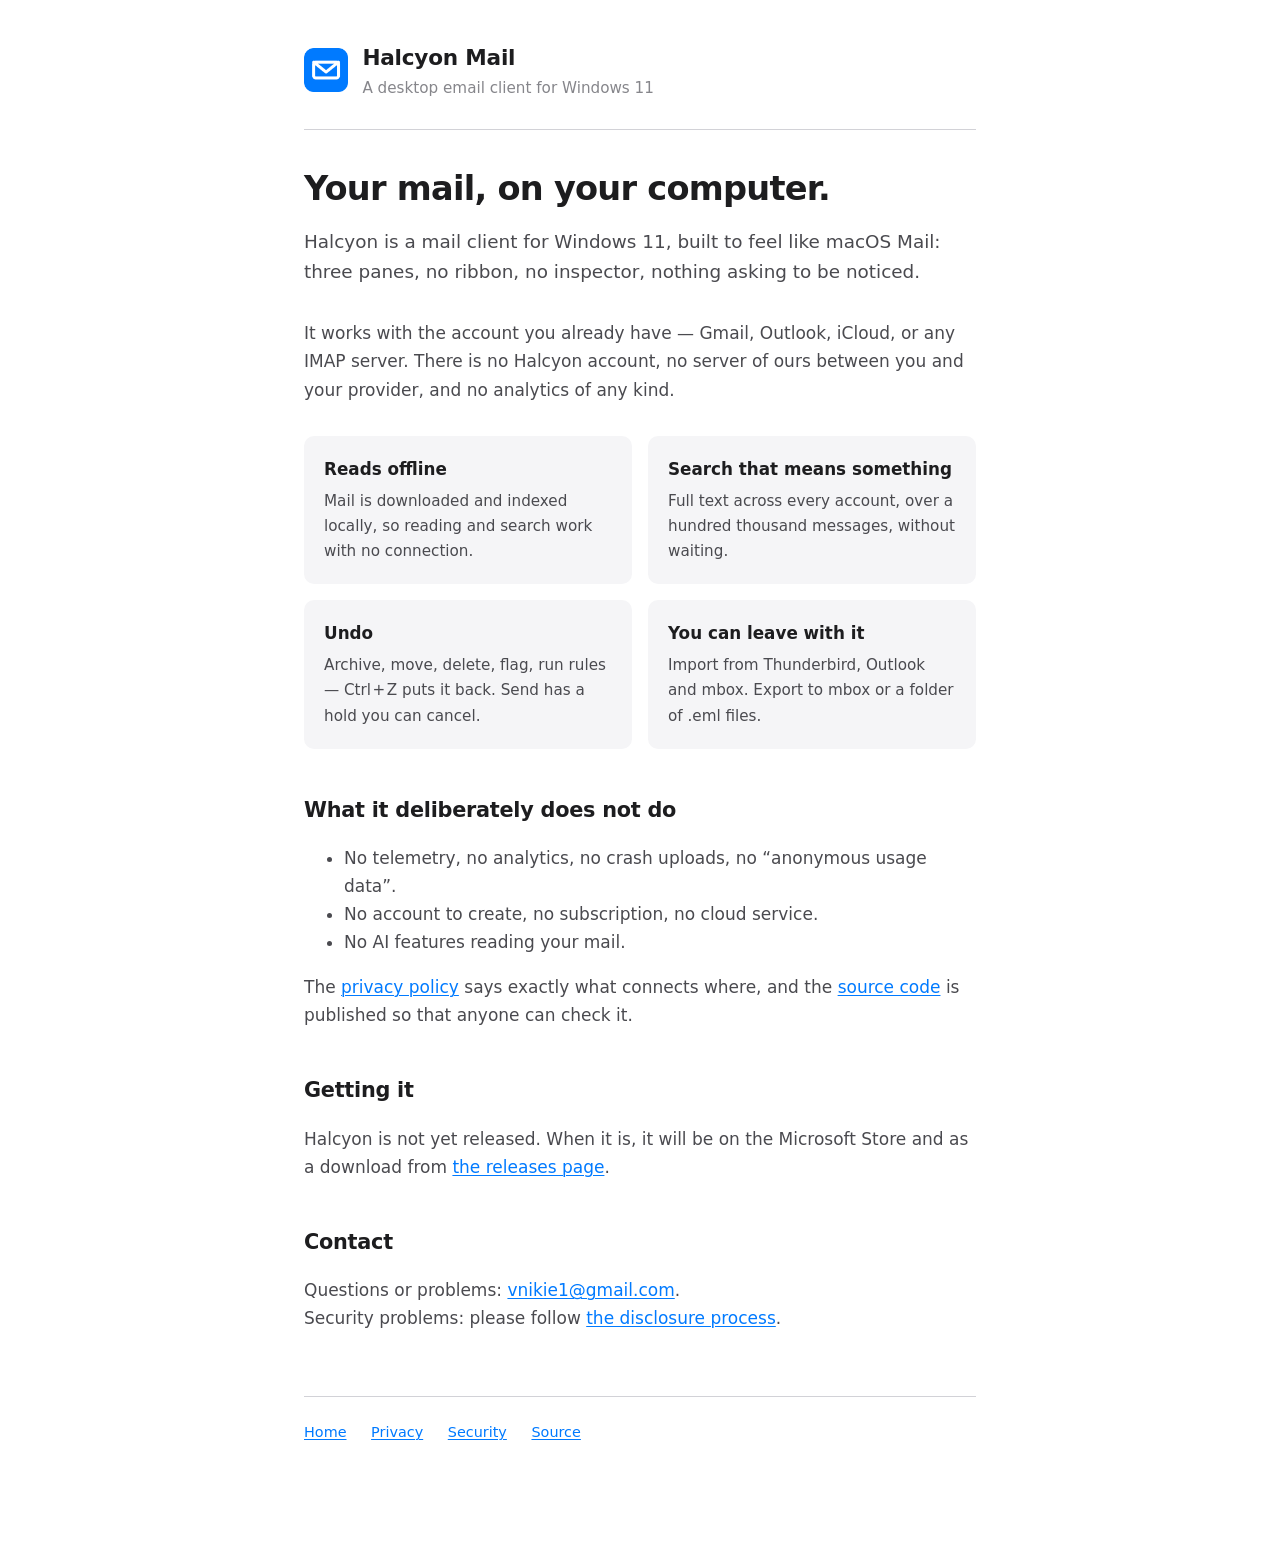
==== index.html @ 011f33ec "The privacy policy and security contact, as pages The Microsoft Store will not accept a submission w" ====
<!doctype html>
<html lang="en-GB">
  <head>
    <meta charset="utf-8" />
    <meta name="viewport" content="width=device-width, initial-scale=1" />
    <title>Halcyon Mail — a desktop email client for Windows 11</title>
    <meta
      name="description"
      content="A desktop email client for Windows 11 that keeps your mail on your computer. No account, no adverts, no telemetry."
    />
    <link rel="icon" href="icon.png" />
    <link rel="stylesheet" href="style.css" />
  </head>
  <body>
    <div class="wrap">
      <header>
        <img src="icon.png" alt="" />
        <div>
          <div class="name">Halcyon Mail</div>
          <div class="tag">A desktop email client for Windows 11</div>
        </div>
      </header>

      <h1>Your mail, on your computer.</h1>

      <p class="lede">
        Halcyon is a mail client for Windows 11, built to feel like macOS Mail: three panes, no
        ribbon, no inspector, nothing asking to be noticed.
      </p>

      <p>
        It works with the account you already have &mdash; Gmail, Outlook, iCloud, or any IMAP
        server. There is no Halcyon account, no server of ours between you and your provider, and no
        analytics of any kind.
      </p>

      <div class="cards">
        <div class="card">
          <h3>Reads offline</h3>
          <p>
            Mail is downloaded and indexed locally, so reading and search work with no connection.
          </p>
        </div>
        <div class="card">
          <h3>Search that means something</h3>
          <p>
            Full text across every account, over a hundred thousand messages, without waiting.
          </p>
        </div>
        <div class="card">
          <h3>Undo</h3>
          <p>
            Archive, move, delete, flag, run rules &mdash; Ctrl&#8202;+&#8202;Z puts it back. Send
            has a hold you can cancel.
          </p>
        </div>
        <div class="card">
          <h3>You can leave with it</h3>
          <p>
            Import from Thunderbird, Outlook and mbox. Export to mbox or a folder of .eml files.
          </p>
        </div>
      </div>

      <h2>What it deliberately does not do</h2>

      <ul>
        <li>No telemetry, no analytics, no crash uploads, no &ldquo;anonymous usage data&rdquo;.</li>
        <li>No account to create, no subscription, no cloud service.</li>
        <li>No AI features reading your mail.</li>
      </ul>

      <p>
        The <a href="privacy.html">privacy policy</a> says exactly what connects where, and the
        <a href="https://github.com/vnikie1/MailBox">source code</a> is published so that anyone can
        check it.
      </p>

      <h2>Getting it</h2>

      <p>
        Halcyon is not yet released. When it is, it will be on the Microsoft Store and as a download
        from <a href="https://github.com/vnikie1/MailBox/releases">the releases page</a>.
      </p>

      <h2>Contact</h2>

      <p>
        Questions or problems: <a href="mailto:vnikie1@gmail.com">vnikie1@gmail.com</a>.<br />
        Security problems: please follow <a href="security.html">the disclosure process</a>.
      </p>

      <footer>
        <a href="./">Home</a>
        <a href="privacy.html">Privacy</a>
        <a href="security.html">Security</a>
        <a href="https://github.com/vnikie1/MailBox">Source</a>
      </footer>
    </div>
  </body>
</html>
---- style.css ----
/* Halcyon Mail — the small site behind the app's required links.
 *
 * One stylesheet, no framework, no fonts to download, no scripts at all. The Microsoft Store
 * requires a privacy policy at a live URL, and a page that has to load three third-party things
 * before it renders is a page that eventually 404s during certification.
 */

:root {
  --accent: #007aff;
  --ink: #1d1d1f;
  --ink-2: #4a4a4f;
  --ink-3: #86868b;
  --bg: #ffffff;
  --bg-2: #f5f5f7;
  --rule: #d2d2d7;
  --measure: 42rem;
}

@media (prefers-color-scheme: dark) {
  :root {
    --accent: #0a84ff;
    --ink: #f5f5f7;
    --ink-2: #c7c7cc;
    --ink-3: #8e8e93;
    --bg: #161618;
    --bg-2: #1f1f22;
    --rule: #38383c;
  }
}

* {
  box-sizing: border-box;
}

body {
  margin: 0;
  padding: 0 1.5rem 6rem;
  color: var(--ink);
  background: var(--bg);
  font-family:
    -apple-system, BlinkMacSystemFont, 'Segoe UI Variable Text', 'Segoe UI', system-ui, sans-serif;
  font-size: 17px;
  line-height: 1.65;
  -webkit-font-smoothing: antialiased;
}

.wrap {
  max-width: var(--measure);
  margin: 0 auto;
}

header {
  display: flex;
  gap: 0.9rem;
  align-items: center;
  padding: 2.5rem 0 1.75rem;
  margin-bottom: 2.5rem;
  border-bottom: 1px solid var(--rule);
}

header img {
  width: 44px;
  height: 44px;
}

header .name {
  font-size: 1.35rem;
  font-weight: 600;
  letter-spacing: -0.01em;
}

header .tag {
  color: var(--ink-3);
  font-size: 0.95rem;
}

h1 {
  margin: 0 0 0.5rem;
  font-size: 2.1rem;
  font-weight: 650;
  line-height: 1.15;
  letter-spacing: -0.022em;
}

h2 {
  margin: 2.75rem 0 0.75rem;
  font-size: 1.3rem;
  font-weight: 600;
  letter-spacing: -0.012em;
}

h3 {
  margin: 2rem 0 0.5rem;
  font-size: 1.05rem;
  font-weight: 600;
}

.lede {
  margin-bottom: 2rem;
  color: var(--ink-2);
  font-size: 1.15rem;
}

.stamp {
  margin: 0 0 2.5rem;
  color: var(--ink-3);
  font-size: 0.9rem;
}

p,
li {
  color: var(--ink-2);
}

strong {
  color: var(--ink);
  font-weight: 600;
}

a {
  color: var(--accent);
  text-decoration-thickness: 1px;
  text-underline-offset: 2px;
}

/* The one thing a reader should be able to find in five seconds. */
.headline {
  padding: 1.25rem 1.4rem;
  margin: 2rem 0;
  background: var(--bg-2);
  border-left: 3px solid var(--accent);
  border-radius: 0 8px 8px 0;
}

.headline p {
  margin: 0;
  color: var(--ink);
}

table {
  width: 100%;
  margin: 1.25rem 0 2rem;
  border-collapse: collapse;
  font-size: 0.95rem;
}

th,
td {
  padding: 0.6rem 0.8rem 0.6rem 0;
  color: var(--ink-2);
  text-align: left;
  vertical-align: top;
  border-bottom: 1px solid var(--rule);
}

th {
  color: var(--ink);
  font-weight: 600;
}

code {
  padding: 0.1em 0.35em;
  font-family: ui-monospace, 'Cascadia Mono', Consolas, monospace;
  font-size: 0.88em;
  background: var(--bg-2);
  border-radius: 4px;
}

/* Wide content must scroll inside itself rather than pushing the page sideways on a phone. */
.scroll {
  overflow-x: auto;
}

footer {
  padding-top: 1.5rem;
  margin-top: 4rem;
  color: var(--ink-3);
  font-size: 0.9rem;
  border-top: 1px solid var(--rule);
}

footer a {
  margin-right: 1.25rem;
}

.cards {
  display: grid;
  grid-template-columns: repeat(auto-fit, minmax(15rem, 1fr));
  gap: 1rem;
  margin: 2rem 0;
}

.card {
  padding: 1.25rem;
  background: var(--bg-2);
  border-radius: 10px;
}

.card h3 {
  margin: 0 0 0.35rem;
}

.card p {
  margin: 0;
  font-size: 0.95rem;
}
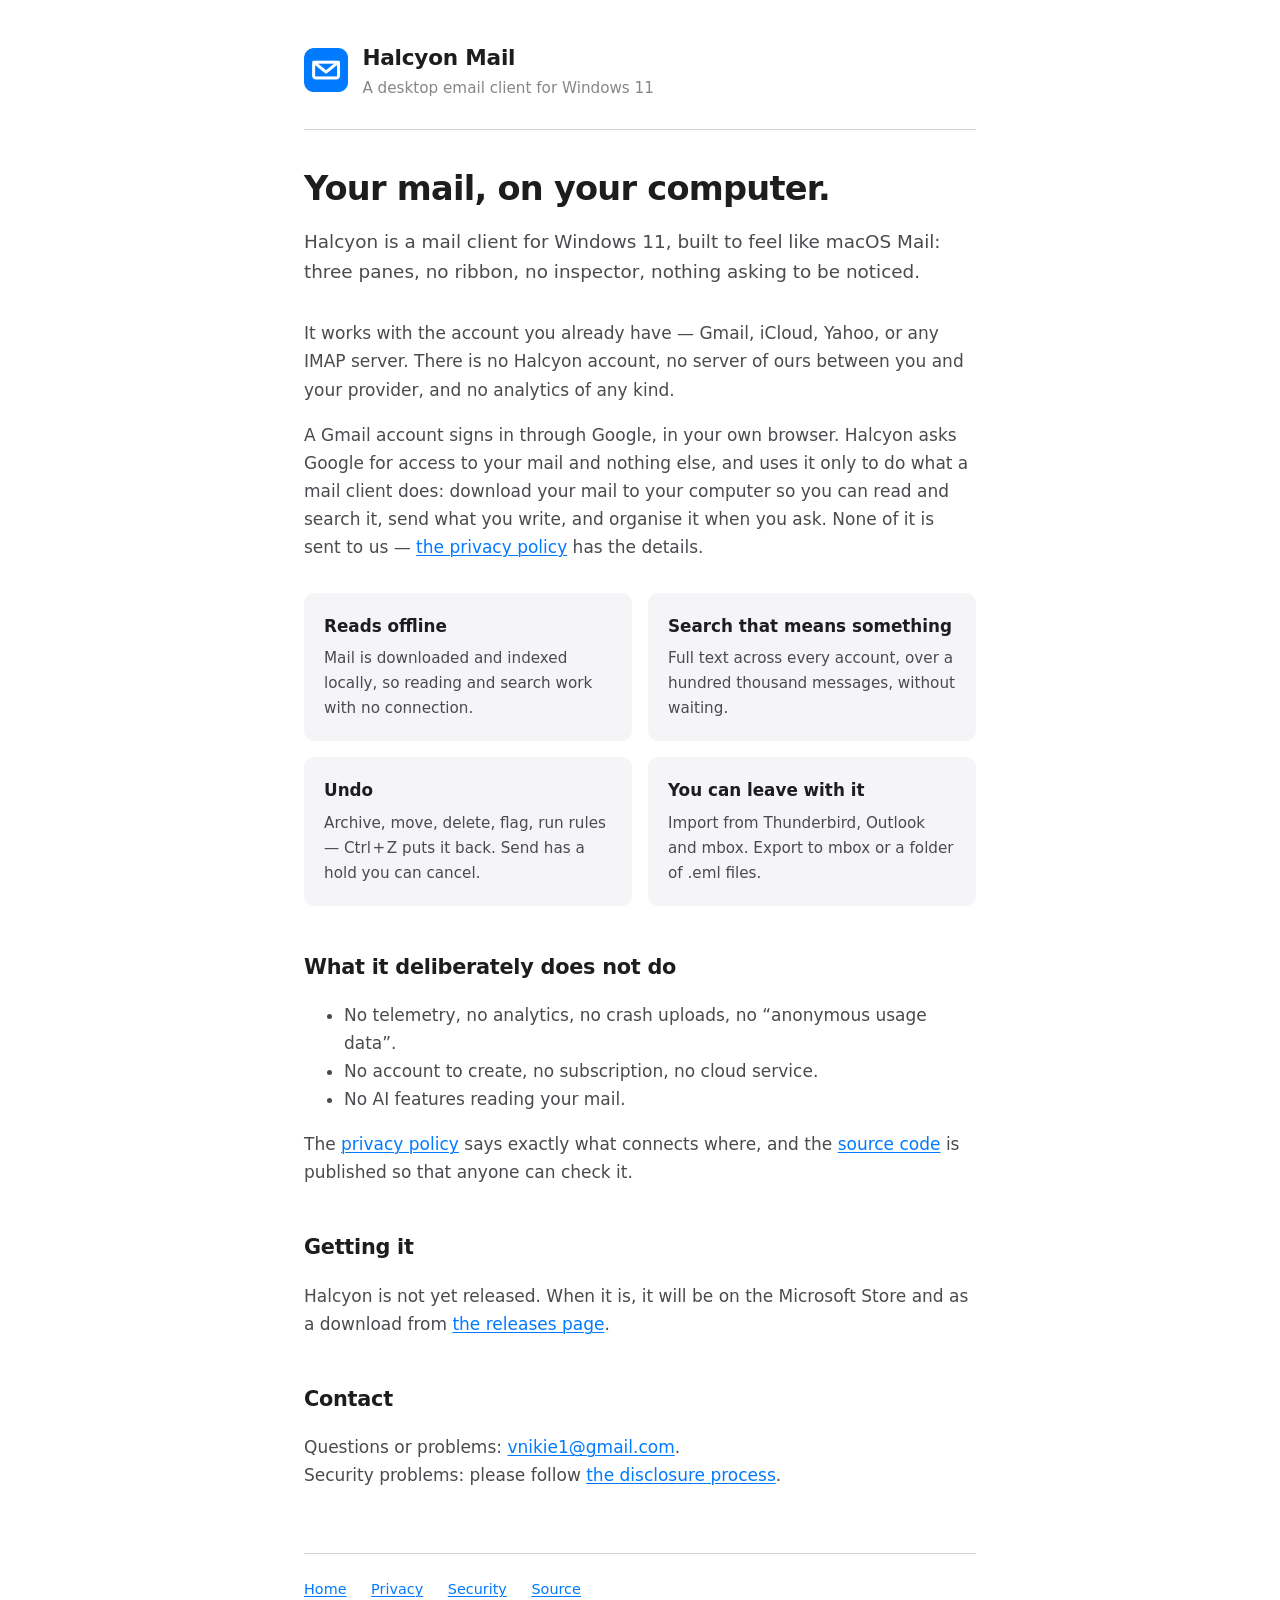
==== commit 768f4a37: "Privacy policy 1.2 and the homepage: what Halcyon does with Google data Google verifies an app that " ====
--- a/index.html
+++ b/index.html
@@ -29,9 +29,17 @@
       </p>
 
       <p>
-        It works with the account you already have &mdash; Gmail, Outlook, iCloud, or any IMAP
+        It works with the account you already have &mdash; Gmail, iCloud, Yahoo, or any IMAP
         server. There is no Halcyon account, no server of ours between you and your provider, and no
         analytics of any kind.
+      </p>
+
+      <p>
+        A Gmail account signs in through Google, in your own browser. Halcyon asks Google for access
+        to your mail and nothing else, and uses it only to do what a mail client does: download your
+        mail to your computer so you can read and search it, send what you write, and organise it
+        when you ask. None of it is sent to us &mdash;
+        <a href="privacy.html#google">the privacy policy</a> has the details.
       </p>
 
       <div class="cards">
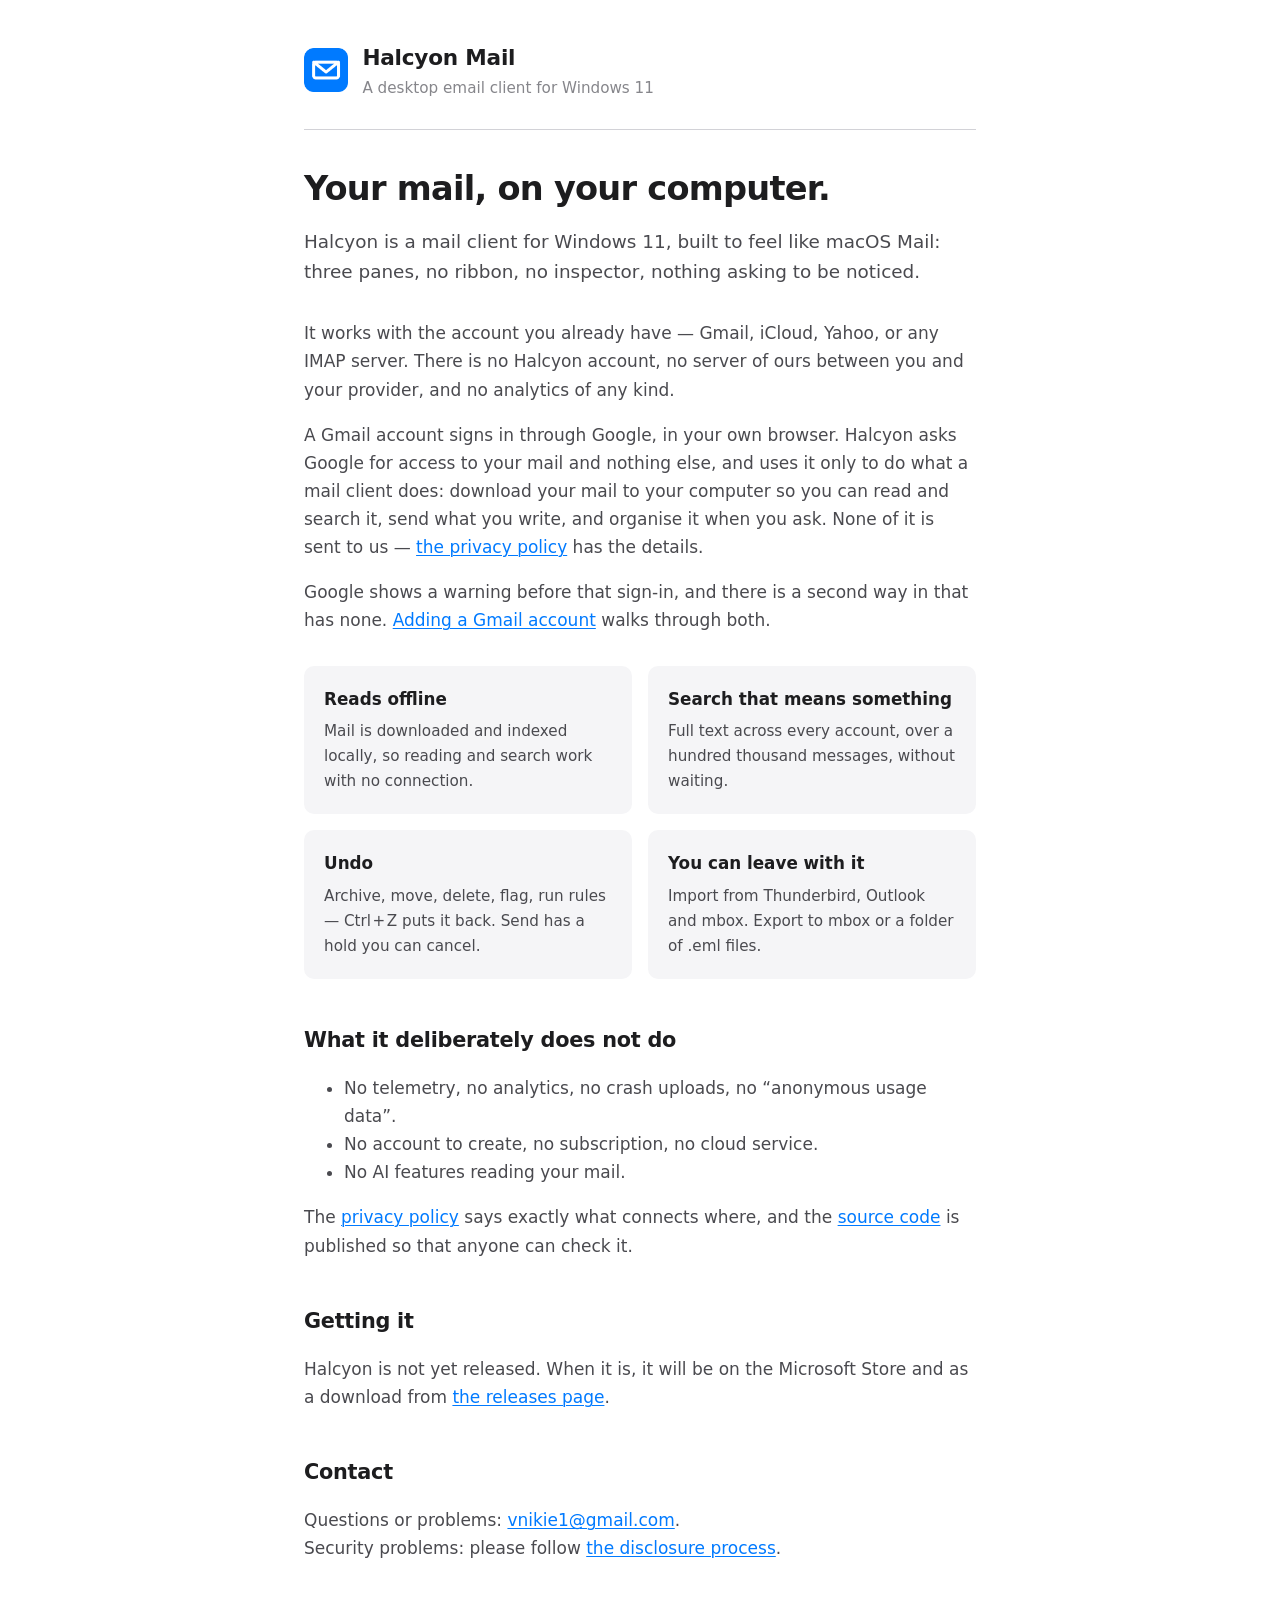
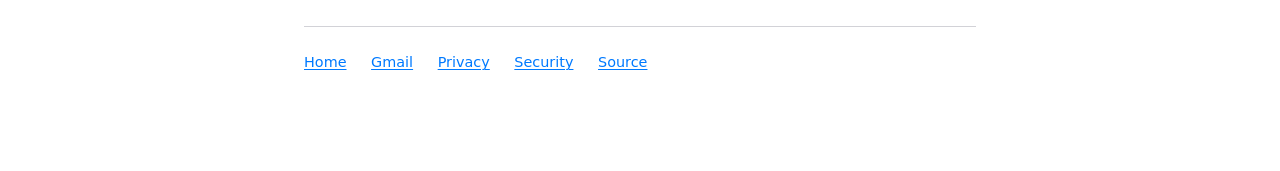
==== commit 10b6f78b: "Adding a Gmail account: the two ways in, and what Google's warning means A page for the app to point" ====
--- a/index.html
+++ b/index.html
@@ -40,6 +40,11 @@
         mail to your computer so you can read and search it, send what you write, and organise it
         when you ask. None of it is sent to us &mdash;
         <a href="privacy.html#google">the privacy policy</a> has the details.
+      </p>
+
+      <p>
+        Google shows a warning before that sign-in, and there is a second way in that has none.
+        <a href="gmail.html">Adding a Gmail account</a> walks through both.
       </p>
 
       <div class="cards">
@@ -100,6 +105,7 @@
 
       <footer>
         <a href="./">Home</a>
+        <a href="gmail.html">Gmail</a>
         <a href="privacy.html">Privacy</a>
         <a href="security.html">Security</a>
         <a href="https://github.com/vnikie1/MailBox">Source</a>
--- a/style.css
+++ b/style.css
@@ -166,6 +166,20 @@
   border-radius: 4px;
 }
 
+/* Words that are on somebody else's screen, quoted so that they are recognised there. */
+.shown {
+  padding: 0.1em 0.45em;
+  color: var(--ink);
+  font-weight: 600;
+  background: var(--bg-2);
+  border-radius: 4px;
+}
+
+/* A list of things to do in order. Room between them, since each is a sentence or two. */
+.steps li + li {
+  margin-top: 0.6rem;
+}
+
 /* Wide content must scroll inside itself rather than pushing the page sideways on a phone. */
 .scroll {
   overflow-x: auto;
